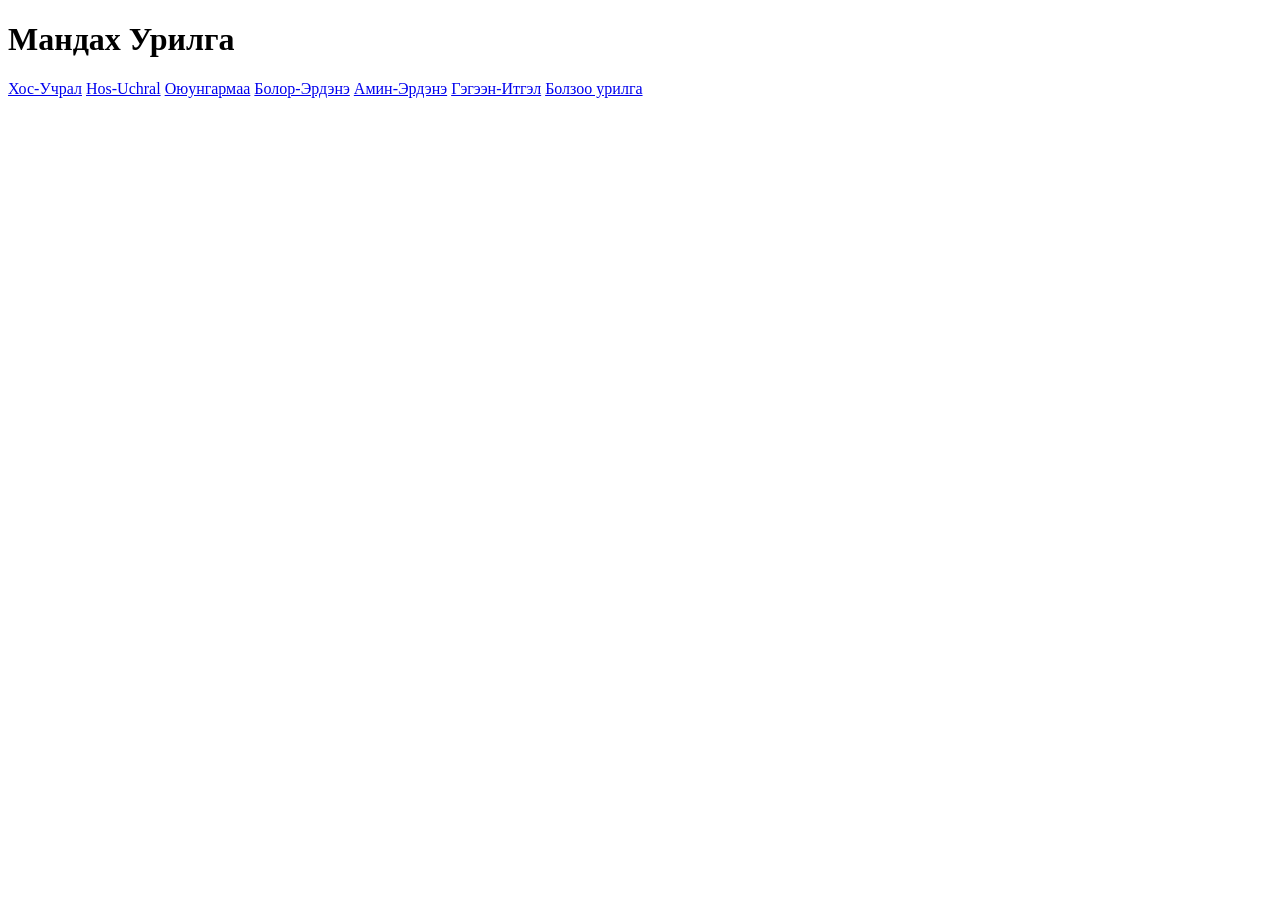
==== index.html @ 4794d58b "Update index.html" ====
<!doctype html>
<html lang="en">

<head>
  <meta charset="UTF-8" />
  <meta name="viewport" content="width=device-width, initial-scale=1.0" />
  <title>Document</title>
</head>

<body>
  <h1> Мандах Урилга</h1>
  <a href="hosuchral.html">Хос-Учрал</a>
  <a href="hosucral2.html">Hos-Uchral</a>
  <a href="oyungarmaa.html">Оюунгармаа</a>
  <a href="bolorerdene.html">Болор-Эрдэнэ</a>
  <a href="aminerdene.html">Амин-Эрдэнэ</a>
  <a href="gegeenitgel.html">Гэгээн-Итгэл</a>
   <a href="bolzoo-urilga (2).html">Болзоо урилга</a>
</body>

</html>
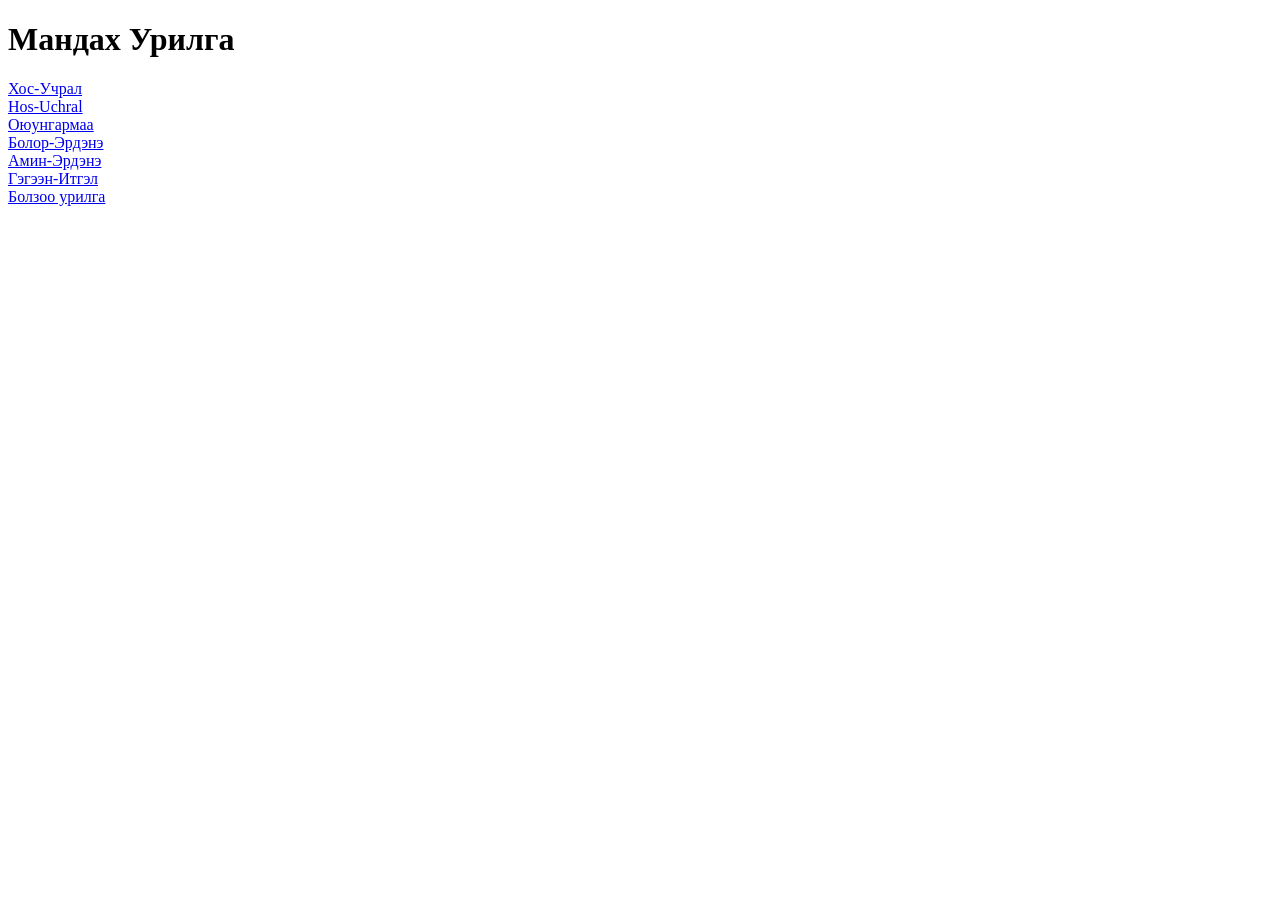
==== commit 1cc43d35: "Update index.html" ====
--- a/index.html
+++ b/index.html
@@ -9,12 +9,12 @@
 
 <body>
   <h1> Мандах Урилга</h1>
-  <a href="hosuchral.html">Хос-Учрал</a>
-  <a href="hosucral2.html">Hos-Uchral</a>
-  <a href="oyungarmaa.html">Оюунгармаа</a>
-  <a href="bolorerdene.html">Болор-Эрдэнэ</a>
-  <a href="aminerdene.html">Амин-Эрдэнэ</a>
-  <a href="gegeenitgel.html">Гэгээн-Итгэл</a>
+  <a href="hosuchral.html">Хос-Учрал</a><br>
+  <a href="hosucral2.html">Hos-Uchral</a><br>
+  <a href="oyungarmaa.html">Оюунгармаа</a><br>
+  <a href="bolorerdene.html">Болор-Эрдэнэ</a><br>
+  <a href="aminerdene.html">Амин-Эрдэнэ</a><br>
+  <a href="gegeenitgel.html">Гэгээн-Итгэл</a><br>
    <a href="bolzoo-urilga (2).html">Болзоо урилга</a>
 </body>
 
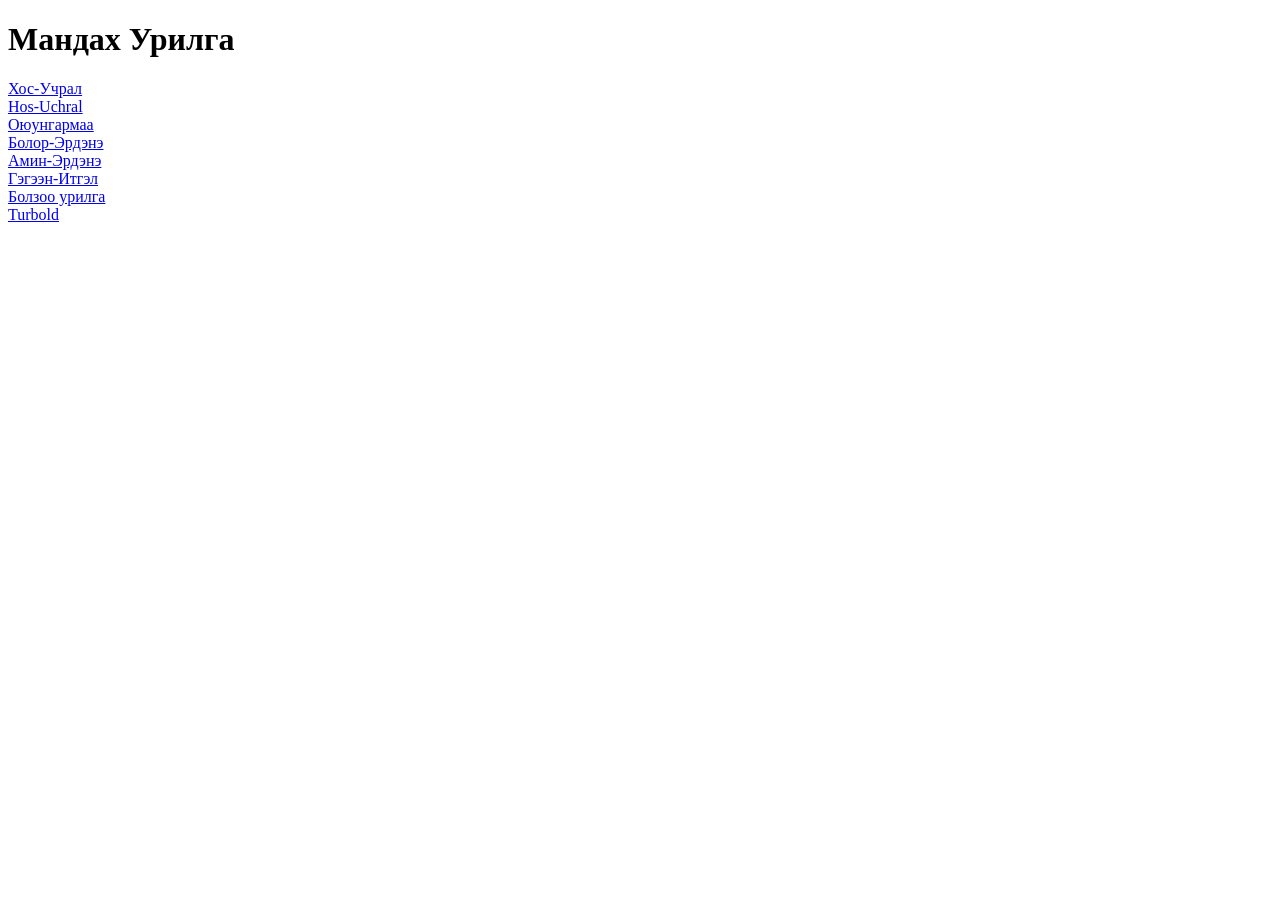
==== commit 9bf5afce: "nemelt" ====
--- a/index.html
+++ b/index.html
@@ -15,7 +15,8 @@
   <a href="bolorerdene.html">Болор-Эрдэнэ</a><br>
   <a href="aminerdene.html">Амин-Эрдэнэ</a><br>
   <a href="gegeenitgel.html">Гэгээн-Итгэл</a><br>
-   <a href="bolzoo-urilga (2).html">Болзоо урилга</a>
+   <a href="bolzoo-urilga (2).html">Болзоо урилга</a><br>
+   <a href="./HBurilga.html">Turbold</a>
 </body>
 
 </html>
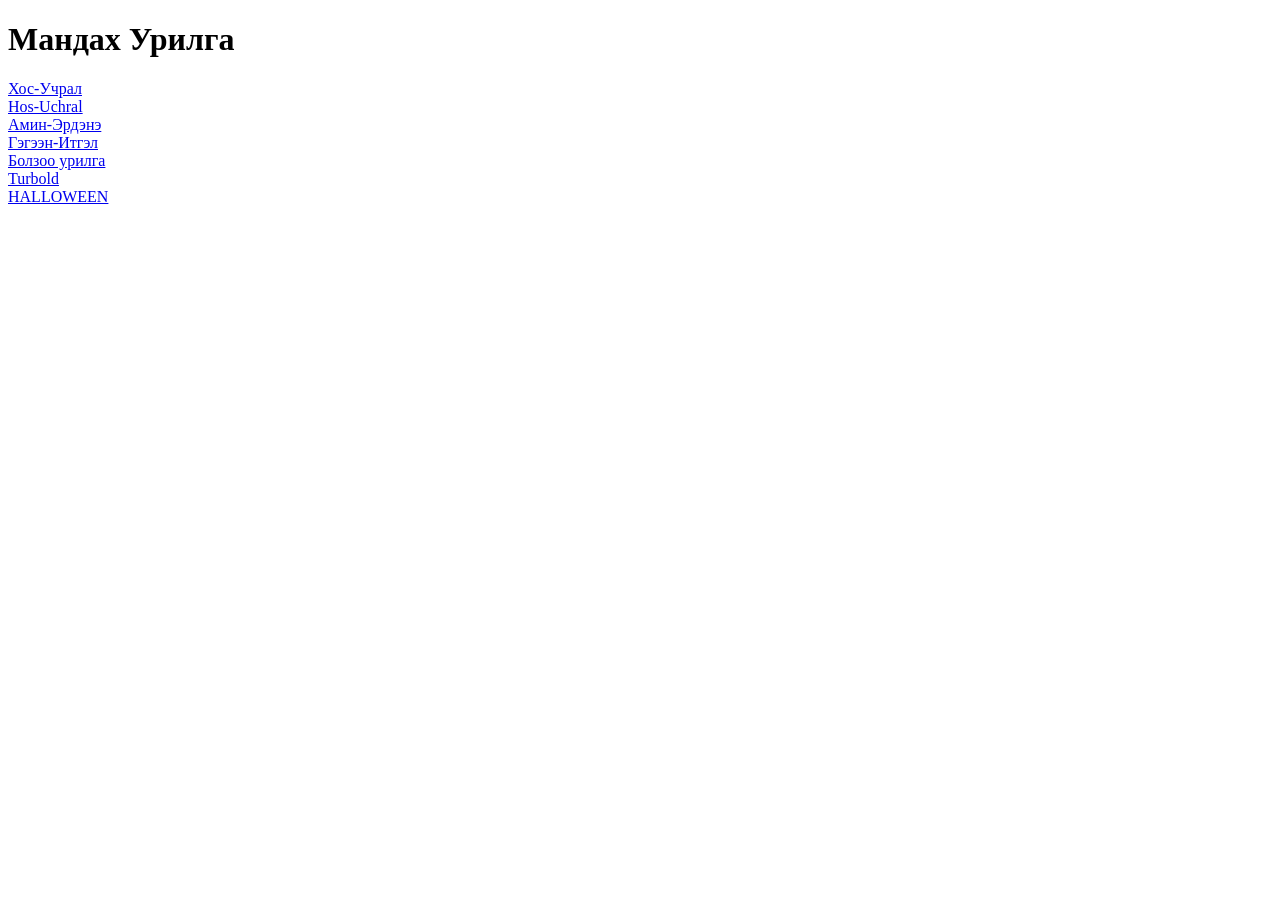
==== commit c9551ce0: "ymr negen zuil" ====
--- a/index.html
+++ b/index.html
@@ -4,19 +4,19 @@
 <head>
   <meta charset="UTF-8" />
   <meta name="viewport" content="width=device-width, initial-scale=1.0" />
-  <title>Document</title>
+  <title>MandakhUrilga</title>
+  <link rel="stylesheet" href="indexStyle.css">
 </head>
 
 <body>
   <h1> Мандах Урилга</h1>
   <a href="hosuchral.html">Хос-Учрал</a><br>
   <a href="hosucral2.html">Hos-Uchral</a><br>
-  <a href="oyungarmaa.html">Оюунгармаа</a><br>
-  <a href="bolorerdene.html">Болор-Эрдэнэ</a><br>
   <a href="aminerdene.html">Амин-Эрдэнэ</a><br>
   <a href="gegeenitgel.html">Гэгээн-Итгэл</a><br>
    <a href="bolzoo-urilga (2).html">Болзоо урилга</a><br>
-   <a href="./HBurilga.html">Turbold</a>
+   <a href="./HBurilga.html">Turbold</a><br>
+   <a href="halloweenParty.html">HALLOWEEN</a>
 </body>
 
 </html>
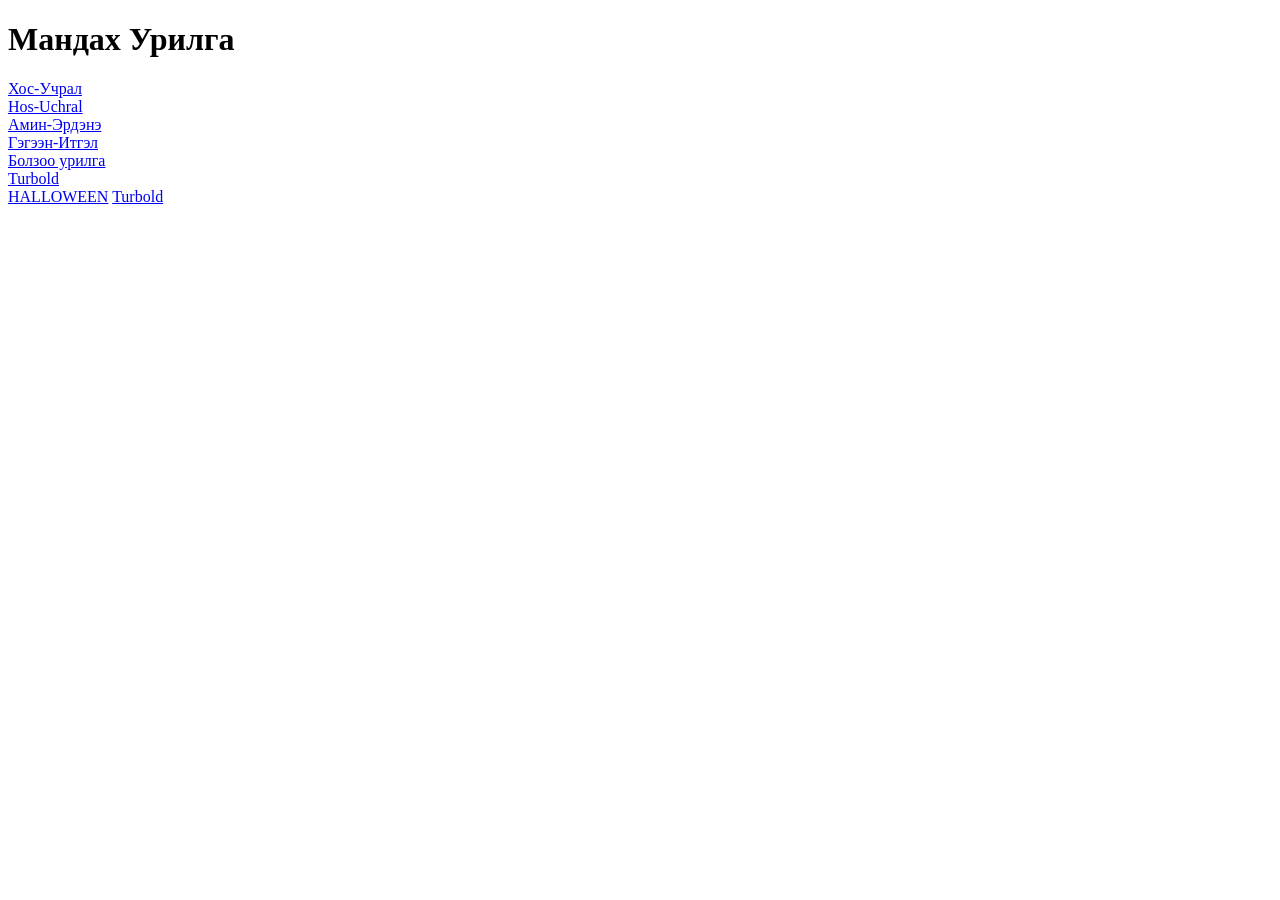
==== commit f536ea62: "Merge branch 'main' of https://github.com/Suvderdenne/MandakhUrilga" ====
--- a/index.html
+++ b/index.html
@@ -17,6 +17,8 @@
    <a href="bolzoo-urilga (2).html">Болзоо урилга</a><br>
    <a href="./HBurilga.html">Turbold</a><br>
    <a href="halloweenParty.html">HALLOWEEN</a>
+   <a href="HBurilga.html">Turbold</a>
+
 </body>
 
 </html>
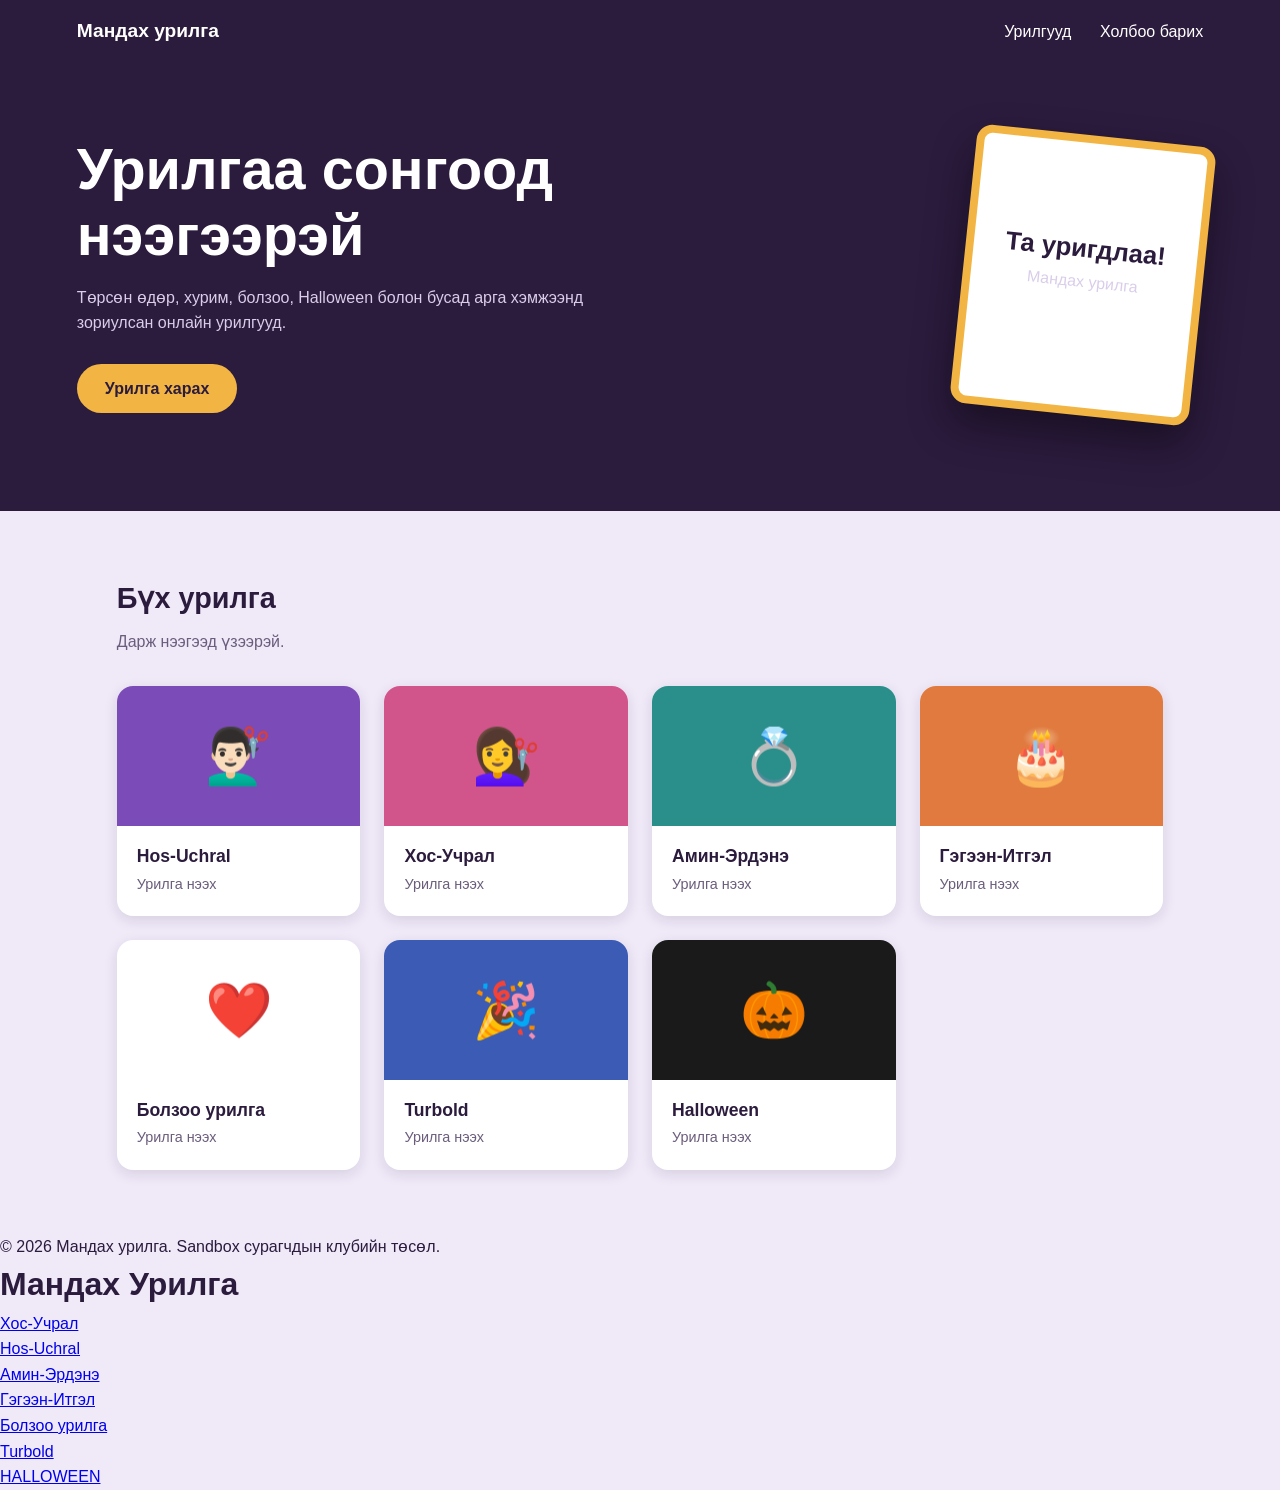
==== commit b655ba13: "goy zuils" ====
--- a/index.html
+++ b/index.html
@@ -9,15 +9,88 @@
 </head>
 
 <body>
+  <!-- Deed tses -->
+   <header class="navbar">
+      <div class="logo">Мандах урилга</div>
+      <nav>
+          <a href="#urilga">Урилгууд</a>
+          <a href="#holboo">Холбоо барих</a>
+      </nav>
+   </header>
+
+  <!-- Nuurn_heseg -->
+    <section class="hero">
+        <div class="hero-text">
+            <h1>Урилгаа сонгоод нээгээрэй</h1>
+            <p>Төрсөн өдөр, хурим, болзоо, Halloween болон бусад арга хэмжээнд зориулсан онлайн урилгууд.</p>
+            <a class="btn" href="#urilga">Урилга харах</a>
+        </div>
+        <div class="hero-card">
+          <strong>Та уригдлаа!</strong>
+          <p>Мандах урилга</p>
+        </div>
+    </section>
+
+  <!-- Урилгын жагсаалт  -->
+   <main class="gallery" id="urilg">
+    <h2>Бүх урилга</h2>
+    <p>Дарж нээгээд үзээрэй.</p>
+
+   <div class="grid">
+      <a class="card" href="hosuchral.html">
+        <div class="card-top sewleg">💇🏻‍♂️</div>
+        <div class="card-body"><h3>Hos-Uchral</h3><span>Урилга нээх</span></div>
+      </a>
+    
+
+      <a class="card" href="hosucral2.html">
+        <div class="card-top sewleg2">💇‍♀️</div>
+        <div class="card-body"><h3>Хос-Учрал</h3><span>Урилга нээх</span></div>
+      </a>
+
+      <a class="card" href="aminerdene.html">
+        <div class="card-top hurim">💍</div>
+        <div class="card-body"><h3>Амин-Эрдэнэ</h3><span>Урилга нээх</span></div>
+      </a>
+
+      <a class="card" href="gegeenitgel.html">
+        <div class="card-top hb">🎂</div>
+        <div class="card-body"><h3>Гэгээн-Итгэл</h3><span>Урилга нээх</span></div>
+      </a>
+
+      <a class="card" href="bolzoo-urilga%20(2).html">
+        <div class="card-top bolzo">❤️</div>
+        <div class="card-body"><h3>Болзоо урилга</h3><span>Урилга нээх</span></div>
+      </a>
+
+      <a class="card" href="HBurilga.html">
+        <div class="card-top hb2">🎉</div>
+        <div class="card-body"><h3>Turbold</h3><span>Урилга нээх</span></div>
+      </a>
+
+      <a class="card" href="halloweenParty.html">
+        <div class="card-top halloween">🎃</div>
+        <div class="card-body"><h3>Halloween</h3><span>Урилга нээх</span></div>
+      </a>
+
+  
+    </div> 
+  </main>
+
+  <footer id="holboo">
+    <p>© 2026 Мандах урилга. Sandbox сурагчдын клубийн төсөл.</p>
+  </footer>
+  
+
   <h1> Мандах Урилга</h1>
   <a href="hosuchral.html">Хос-Учрал</a><br>
   <a href="hosucral2.html">Hos-Uchral</a><br>
   <a href="aminerdene.html">Амин-Эрдэнэ</a><br>
   <a href="gegeenitgel.html">Гэгээн-Итгэл</a><br>
    <a href="bolzoo-urilga (2).html">Болзоо урилга</a><br>
-   <a href="./HBurilga.html">Turbold</a><br>
+   <a href="HBurilga.html">Turbold</a><br>
    <a href="halloweenParty.html">HALLOWEEN</a>
-   <a href="HBurilga.html">Turbold</a>
+  
 
 </body>
 
--- a/indexStyle.css
+++ b/indexStyle.css
@@ -0,0 +1,145 @@
+/* 1. Ungu, font */
+:root {
+  --plum: #2b1b3d;
+  --lilac: #efe9f8;
+  --gold: #f2b544;
+  --white: #ffffff;
+  --text: #2b1b3d;
+  --muted: #6b5d7c;
+}
+
+* { box-sizing: border-box; margin: 0; padding: 0; }
+
+body {
+  font-family: "Segoe UI", Arial, sans-serif;
+  color: var(--text);
+  background: var(--lilac);
+  line-height: 1.6;
+}
+
+a:focus-visible { outline: 3px solid var(--gold); outline-offset: 3px; }
+
+/* 2. deed tses */
+.navbar{
+    display:flex;
+    justify-content: space-between;
+    align-items: center;
+    padding: 16px 6vw;
+    background: var(--plum);
+    color: var(--white);
+}
+
+.logo{
+    font-weight: 700;
+    font-size: 1.2rem;
+}
+
+.navbar a{
+    color: var(--white);
+    text-decoration: none;
+    margin-left: 24px;
+}
+
+.nabar a:hover{
+    color: var(--gold);
+}
+
+/* 3. Nuur tses */
+.hero{
+    background-color: var(--plum);
+    color: var(--white);
+    padding: 72px 6vw 96px;
+    display: flex;
+    align-items: center;
+    justify-content: space-between;
+    gap: 48px;
+    flex-wrap: wrap;
+}
+.hero-text{max-width: 520px;}
+.hero h1{font-size: clamp(2.2rem, 6vw, 3.6rem); line-height: 1.15; margin-bottom: 16px;}
+.hero p { color: #d9cdea; margin-bottom: 28px; }
+
+.btn {
+  display: inline-block;
+  background: var(--gold);
+  color: var(--plum);
+  padding: 12px 28px;
+  border-radius: 999px;
+  font-weight: 700;
+  text-decoration: none;
+  transition: transform 0.2s;
+}
+.btn:hover { transform: translateY(-3px); }
+
+.hero-card {
+  width: 240px;
+  height: 280px;
+  background: var(--white);
+  border-radius: 16px;
+  transform: rotate(6deg);
+  box-shadow: 0 20px 40px rgba(0, 0, 0, 0.4);
+  display: flex;
+  flex-direction: column;
+  align-items: center;
+  justify-content: center;
+  color: var(--plum);
+  text-align: center;
+  padding: 24px;
+  border: 8px solid var(--gold);
+}
+.hero-card strong { font-size: 1.6rem; }
+
+/* 4. Урилгын жагсаалт  */
+.gallery { padding: 64px 6vw; max-width: 1200px; margin: 0 auto; }
+.gallery h2 { font-size: 1.8rem; margin-bottom: 8px; }
+.gallery > p { color: var(--muted); margin-bottom: 32px; }
+
+.grid {
+  display: grid;
+  grid-template-columns: repeat(auto-fill, minmax(240px, 1fr));
+  gap: 24px;
+}
+
+.card {
+  display: block;
+  background: var(--white);
+  border-radius: 16px;
+  overflow: hidden;
+  text-decoration: none;
+  color: var(--text);
+  box-shadow: 0 4px 14px rgba(43, 27, 61, 0.12);
+  transition: transform 0.2s, box-shadow 0.2s;
+}
+.card:hover { transform: translateY(-6px); box-shadow: 0 12px 24px rgba(43, 27, 61, 0.2); }
+
+.card-top {
+  height: 140px;
+  display: flex;
+  align-items: center;
+  justify-content: center;
+  font-size: 3.4rem;
+  font-weight: 700;
+  color: var(--white);
+}
+.card-body { padding: 16px 20px 20px; }
+.card-body h3 { font-size: 1.1rem; }
+.card-body span { color: var(--muted); font-size: 0.9rem; }
+
+.sewleg { background: #7b4bb7; }
+.sewleg2 { background: #d1558a; }
+.hurim { background: #2a8f8a; }
+.hb { background: #e07a3f; }
+.bolzoo { background: #c0392b; }
+.hb2 { background: #3b5bb5; }
+.halloween { background: #1a1a1a; color: #ff8c1a; }
+
+/* ===== 6. Утсанд зориулсан засвар ===== */
+@media (max-width: 600px) {
+  .navbar a { margin-left: 14px; }
+  .hero { padding: 48px 6vw 64px; }
+  .hero-card { display: none; }
+}
+
+@media (prefers-reduced-motion: reduce) {
+  * { transition: none !important; }
+}
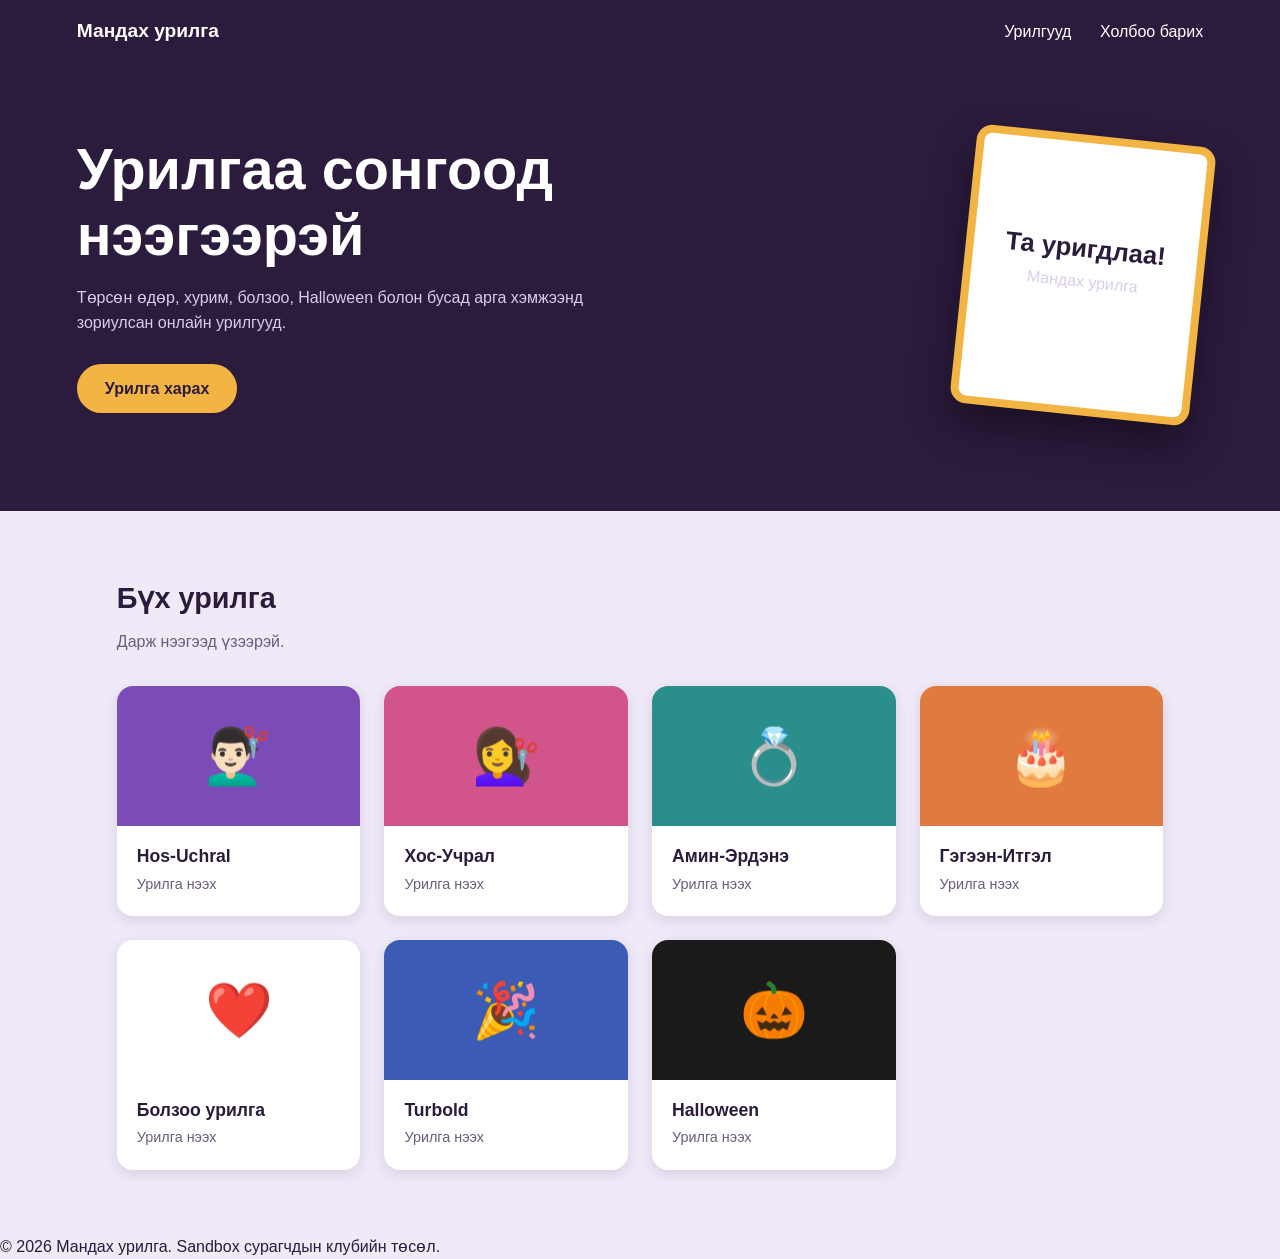
==== commit b2ecefad: "hed2" ====
--- a/index.html
+++ b/index.html
@@ -32,7 +32,7 @@
     </section>
 
   <!-- Урилгын жагсаалт  -->
-   <main class="gallery" id="urilg">
+   <main class="gallery" id="urilga">
     <h2>Бүх урилга</h2>
     <p>Дарж нээгээд үзээрэй.</p>
 
@@ -82,7 +82,7 @@
   </footer>
   
 
-  <h1> Мандах Урилга</h1>
+  <!-- <h1> Мандах Урилга</h1>
   <a href="hosuchral.html">Хос-Учрал</a><br>
   <a href="hosucral2.html">Hos-Uchral</a><br>
   <a href="aminerdene.html">Амин-Эрдэнэ</a><br>
@@ -90,7 +90,7 @@
    <a href="bolzoo-urilga (2).html">Болзоо урилга</a><br>
    <a href="HBurilga.html">Turbold</a><br>
    <a href="halloweenParty.html">HALLOWEEN</a>
-  
+   -->
 
 </body>
 
